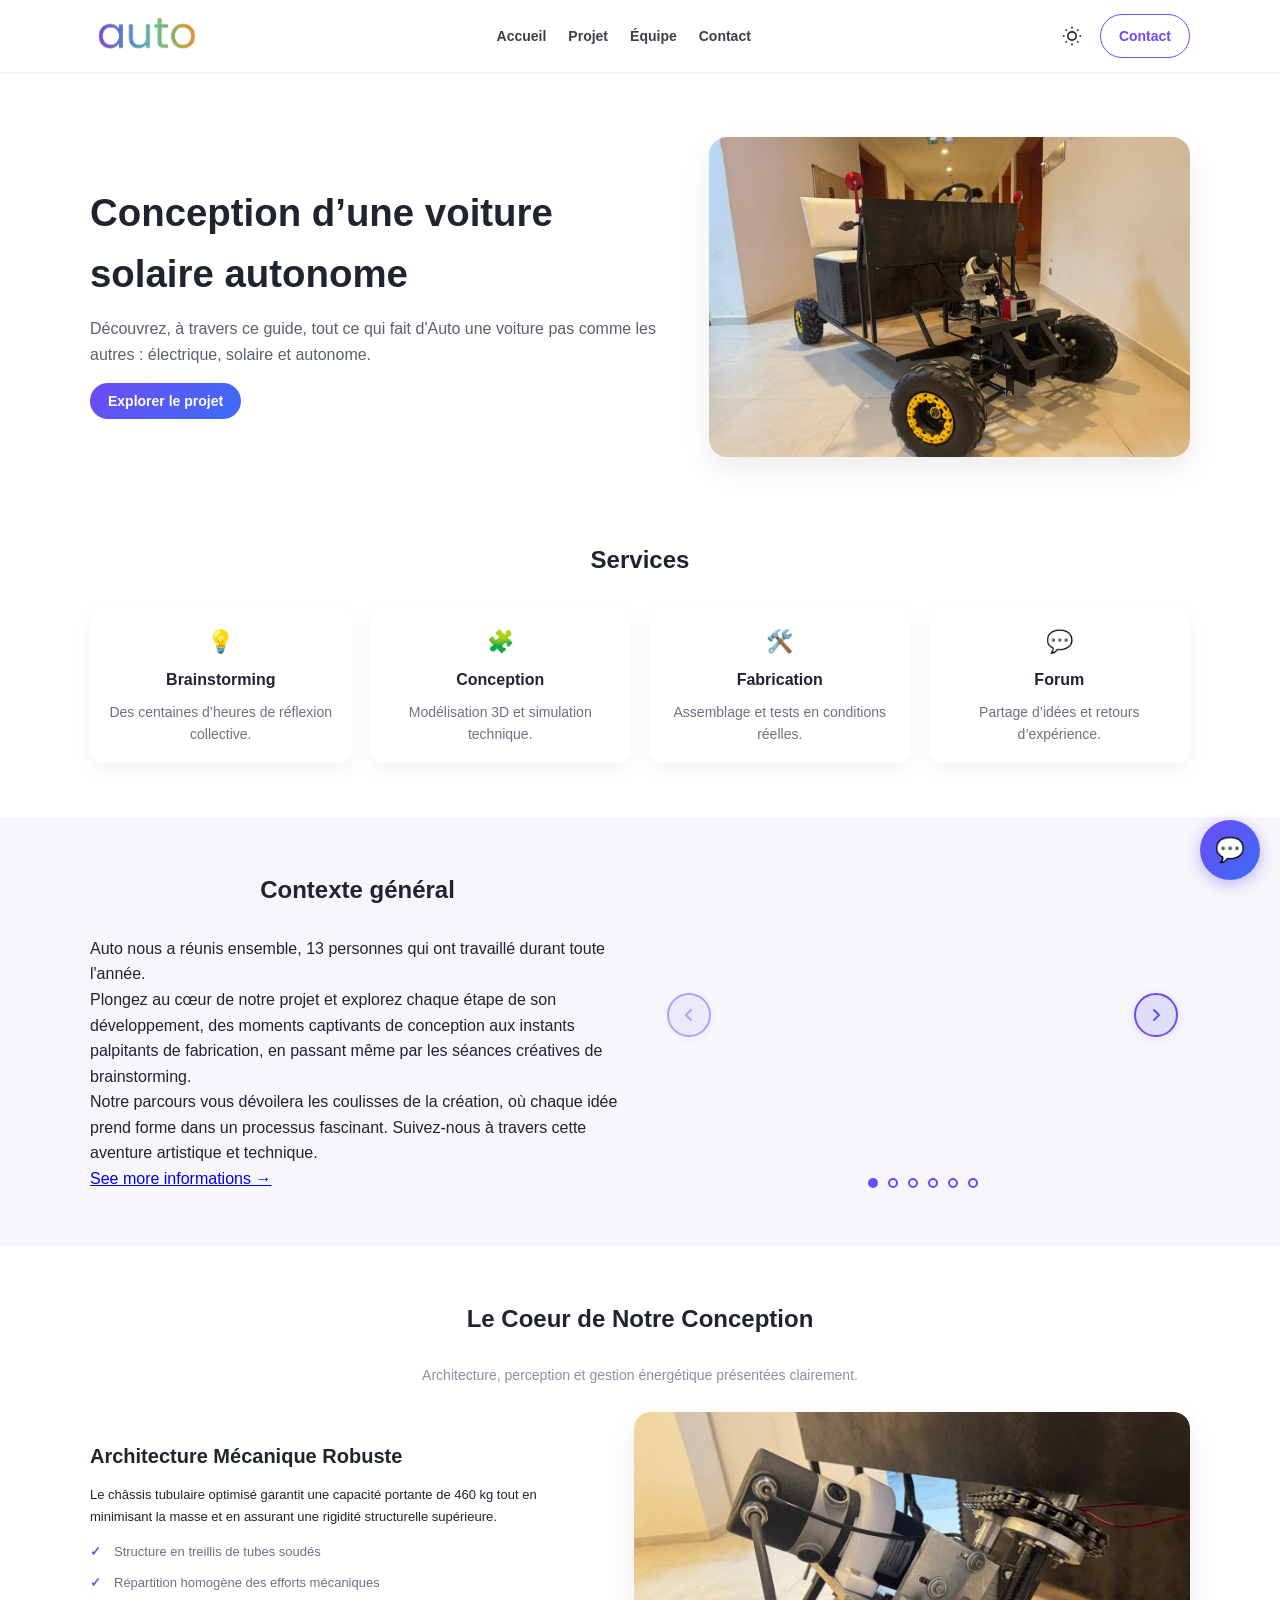
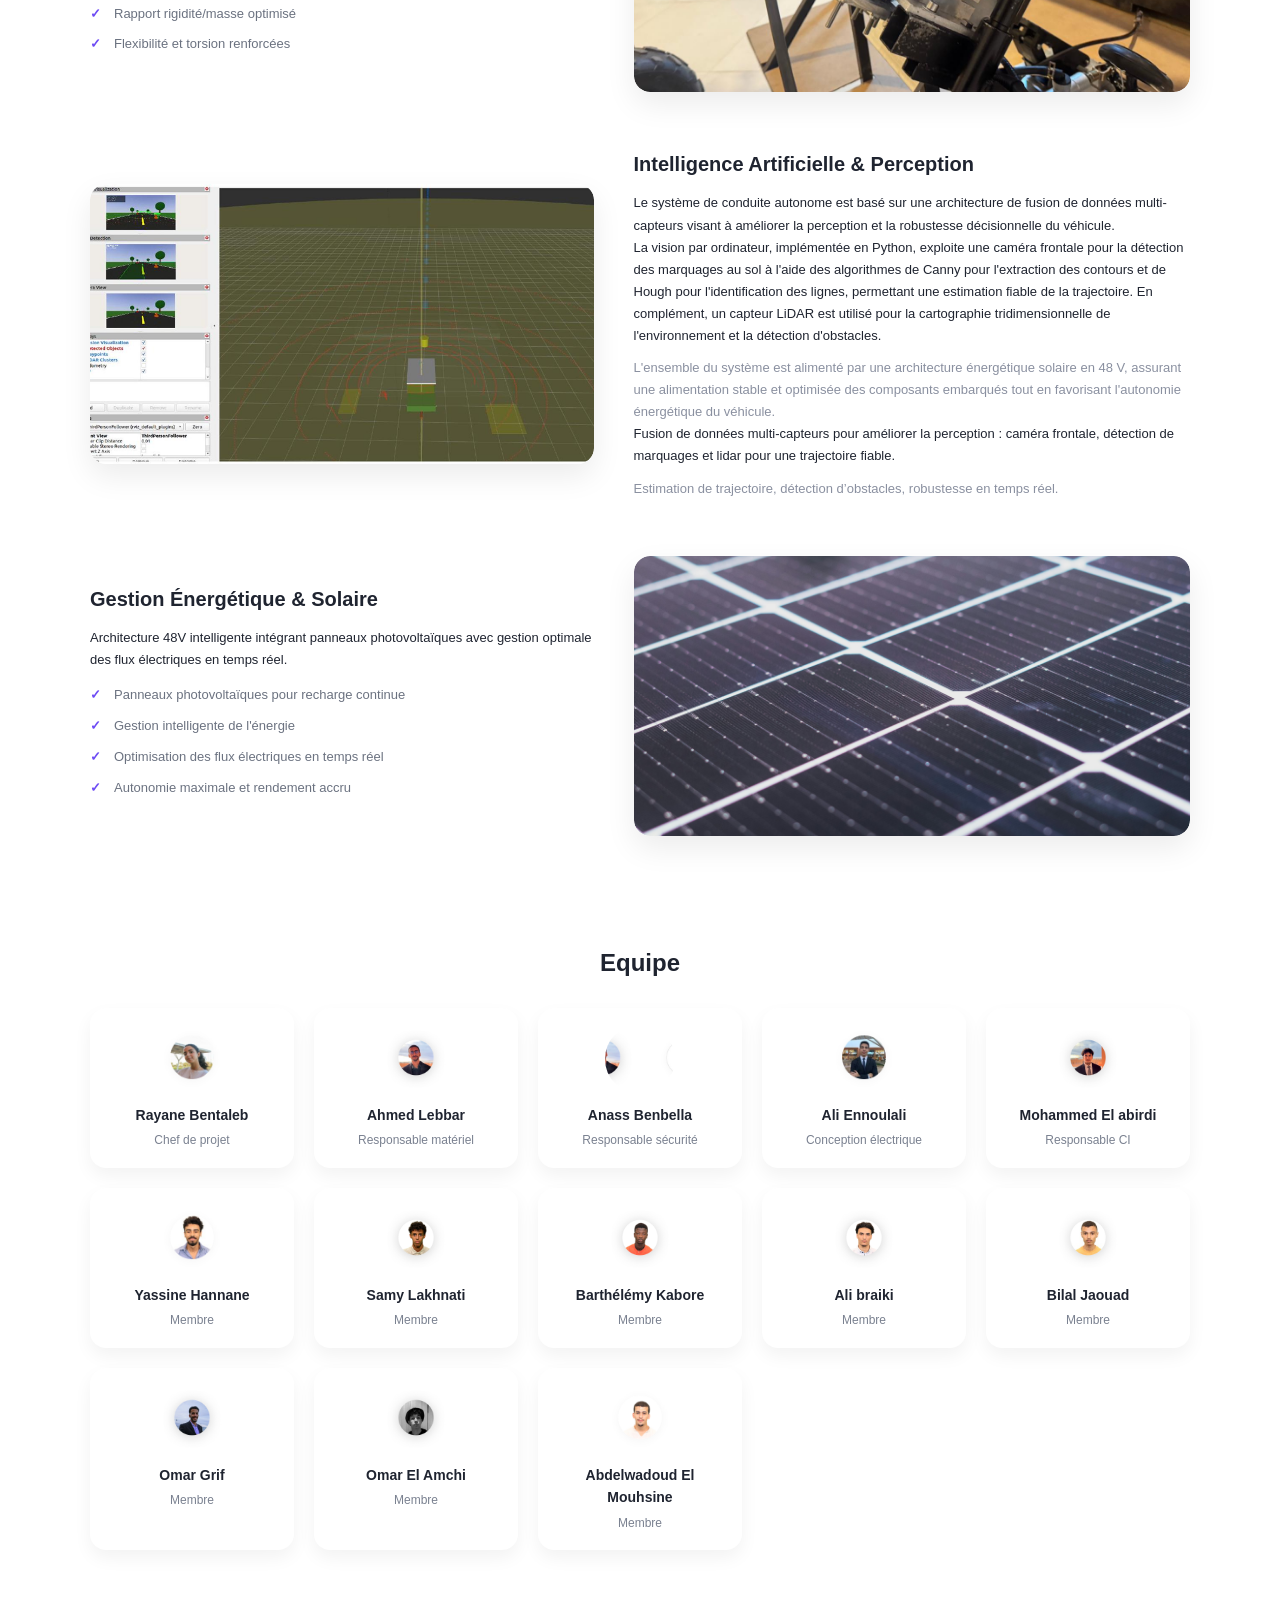
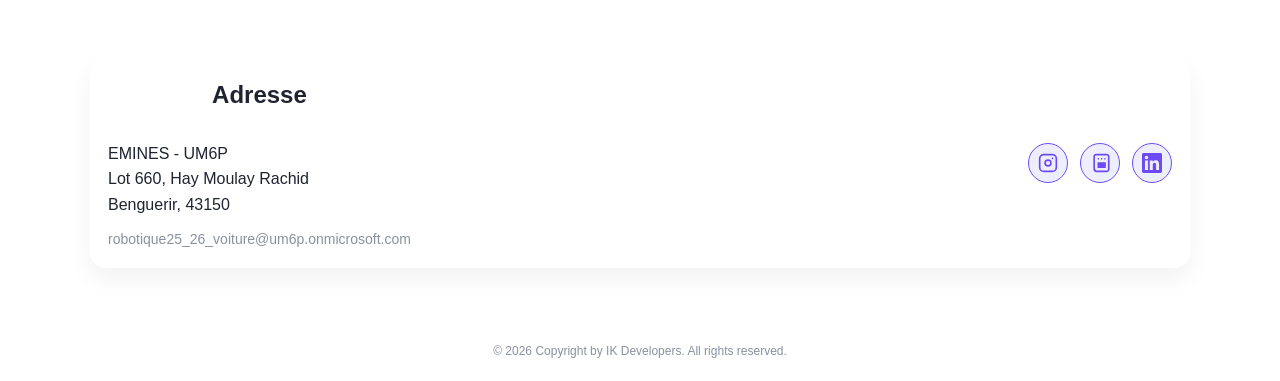
==== accueil.html @ 7dcca0e5 "Initial commit" ====
<!DOCTYPE html>
<html lang="fr">
<head>
  <meta charset="UTF-8" />
  <meta name="viewport" content="width=device-width, initial-scale=1.0" />
  <title>Accueil - Voiture Solaire Autonome</title>
  <meta http-equiv="refresh" content="0; url=index.html#accueil" />
  <link rel="stylesheet" href="styles.css" />
</head>
<body>
  <header class="topbar">
    <div class="container nav">
      <a href="index.html#accueil" class="logo-link">
        <img src="WhatsApp_Image_2025-12-16_at_19.40.06-removebg-preview.png" alt="Auto" class="logo-img" />
      </a>
      <nav class="menu">
        <a href="index.html#accueil">Accueil</a>
        <a href="index.html#projet">Projet</a>
        <a href="index.html#equipe">Équipe</a>
        <a href="index.html#contact">Contact</a>
      </nav>
      <div class="nav-actions">
        <button class="theme-toggle" id="themeToggle" aria-label="Toggle dark mode" title="Dark Mode">🌙</button>
        <a class="btn" href="index.html#contact">Contact</a>
      </div>
    </div>
  </header>

  <main>
    <section class="hero">
      <div class="container hero-grid">
        <div class="hero-text">
          <h1>Conception d’une voiture<br />solaire autonome</h1>
          <p>
            Auto est un projet étudiant qui combine énergie solaire, propulsion
            électrique et intelligence embarquée pour une mobilité durable.
          </p>
          <a class="btn primary" href="index.html#projet">Explorer le projet</a>
        </div>
        <div class="hero-media">
          <div class="image-card">
            <img src="image%20copy%202.png" alt="Voiture" />
          </div>
        </div>
      </div>
    </section>

    <section class="section">
      <div class="container">
        <h2>Services</h2>
        <div class="cards">
          <a class="card" href="brainstorming.html">
            <div class="icon">💡</div>
            <h3>Brainstorming</h3>
            <p>Des centaines d’heures de réflexion collective.</p>
          </a>
          <a class="card" href="conception.html">
            <div class="icon">🧩</div>
            <h3>Conception</h3>
            <p>Modélisation 3D et simulation technique.</p>
          </a>
          <a class="card" href="fabrication.html">
            <div class="icon">🛠️</div>
            <h3>Fabrication</h3>
            <p>Assemblage et tests en conditions réelles.</p>
          </a>
          <a class="card" href="forum.html">
            <div class="icon">💬</div>
            <h3>Forum</h3>
            <p>Partage d’idées et retours d’expérience.</p>
          </a>
        </div>
      </div>
    </section>
  </main>

  <footer class="footer">
    <div class="container">© 2026 Copyright by IK Developers. All rights reserved.</div>
  </footer>
</body>
</html>
---- styles.css ----
/* Using system fonts instead of external CDN for better accessibility */
:root {
  --font-stack: -apple-system, BlinkMacSystemFont, "Segoe UI", "Roboto", "Helvetica Neue", sans-serif;
  --bg: #ffffff;
  --text: #1f2430;
  --muted: #6b7280;
  --primary: #6d4bf4;
  --primary-2: #3b6df5;
  --card: #ffffff;
  --soft: #f7f6fb;
  --border: #eef0f4;
  --shadow: 0 12px 30px rgba(0,0,0,0.08);
}

body.dark-mode {
  --bg: #0f1419;
  --text: #e4e6eb;
  --muted: #8a92a4;
  --card: #1a1f2e;
  --soft: #16191f;
  --border: #2a2f3a;
  --shadow: 0 12px 30px rgba(0,0,0,0.4);
}

* { box-sizing: border-box; margin: 0; padding: 0; }
html { scroll-behavior: smooth; }
body { font-family: var(--font-stack); color: var(--text); background: var(--bg); line-height: 1.6; }
img { width: 100%; display: block; border-radius: 16px; }
.container { width: min(1100px, 92%); margin: 0 auto; }

.topbar { position: sticky; top: 0; background: rgba(255,255,255,0.92); backdrop-filter: blur(12px); border-bottom: 1px solid var(--border); z-index: 10; box-shadow: 0 2px 8px rgba(0,0,0,0.04); transition: background 0.3s ease, border-color 0.3s ease; }
body.dark-mode .topbar { background: rgba(15,20,25,0.92); box-shadow: 0 2px 8px rgba(0,0,0,0.3); }
.nav { display: flex; align-items: center; justify-content: space-between; padding: 14px 0; gap: 18px; }

.theme-toggle, .chatbot-toggle { background: none; border: none; cursor: pointer; font-size: 20px; transition: transform 0.3s ease, filter 0.3s ease; padding: 6px; margin-left: 12px; display: flex; align-items: center; justify-content: center; color: var(--text); }
.theme-toggle svg, .chatbot-toggle svg { width: 20px; height: 20px; stroke: currentColor; }
.sun-icon { display: block; }
.moon-icon { display: none; }
body.dark-mode .sun-icon { display: none; }
body.dark-mode .moon-icon { display: block; }
.theme-toggle:hover, .chatbot-toggle:hover { transform: scale(1.15); filter: brightness(0.8); }
body.dark-mode .theme-toggle:hover, body.dark-mode .chatbot-toggle:hover { filter: brightness(1.3); }

.chatbot-widget { position: fixed; bottom: 20px; right: 20px; z-index: 999; }
.chatbot-btn { width: 60px; height: 60px; border-radius: 50%; background: linear-gradient(135deg, var(--primary), var(--primary-2)); color: #fff; border: none; cursor: pointer; box-shadow: 0 4px 16px rgba(109,75,244,0.4); display: flex; align-items: center; justify-content: center; font-size: 24px; transition: transform 0.3s ease, box-shadow 0.3s ease; }
.chatbot-btn:hover { transform: scale(1.1); box-shadow: 0 6px 24px rgba(109,75,244,0.6); }
.chatbot-window { position: absolute; bottom: 80px; right: 0; width: 380px; height: 500px; background: var(--card); border-radius: 12px; box-shadow: 0 8px 32px rgba(0,0,0,0.15); display: none; flex-direction: column; overflow: hidden; }
body.dark-mode .chatbot-window { box-shadow: 0 8px 32px rgba(0,0,0,0.5); }
.chatbot-window.active { display: flex; animation: slideUp 0.3s ease; }
@keyframes slideUp { from { opacity: 0; transform: translateY(20px); } to { opacity: 1; transform: translateY(0); } }
.logo-link { display: flex; align-items: center; text-decoration: none; transition: opacity 0.3s ease; }
.logo-link:hover { opacity: 0.8; }
.logo-img { height: 44px; width: auto; }
.logo { font-weight: 700; letter-spacing: 1px; }
.menu { display: flex; gap: 22px; }
.menu a { text-decoration: none; color: #3b3f4a; font-size: 14px; font-weight: 600; position: relative; }
.menu a::after { content: ""; position: absolute; left: 0; bottom: -6px; width: 0; height: 2px; background: linear-gradient(135deg, var(--primary), var(--primary-2)); transition: width 0.2s ease; }
.menu a:hover::after { width: 100%; }
.nav-actions { display: flex; gap: 12px; align-items: center; }

.btn { padding: 10px 18px; border-radius: 999px; border: 1px solid var(--primary); color: var(--primary); text-decoration: none; font-weight: 600; font-size: 14px; transition: transform 0.2s ease, box-shadow 0.2s ease; }
.btn:hover { transform: translateY(-2px); box-shadow: 0 12px 24px rgba(109,75,244,0.3); }
.btn.primary:hover { box-shadow: 0 12px 28px rgba(109,75,244,0.35); }
.btn.primary { background: linear-gradient(135deg, var(--primary), var(--primary-2)); color: #fff; border: none; }
.carousel-wrapper { position: relative; display: inline-block; width: 100%; }
.carousel-arrow { position: absolute; top: 50%; transform: translateY(-50%); background: linear-gradient(135deg, rgba(109, 75, 244, 0.15), rgba(59, 109, 245, 0.15)); border: 2.5px solid var(--primary); color: var(--primary); width: 44px; height: 44px; border-radius: 50%; cursor: pointer; transition: all 0.3s ease; display: flex; align-items: center; justify-content: center; padding: 0; z-index: 10; box-shadow: 0 2px 8px rgba(109,75,244,0.15); }
.carousel-arrow:hover:not(:disabled) { background: linear-gradient(135deg, var(--primary), var(--primary-2)); color: #fff; transform: translateY(-50%) scale(1.12); box-shadow: 0 6px 16px rgba(109,75,244,0.4); }
.carousel-arrow:disabled { opacity: 0.5; cursor: not-allowed; border-color: #c0c0c0; color: #c0c0c0; }
.carousel-arrow.prev { left: 12px; }
.carousel-arrow.next { right: 12px; }
.carousel-dots { display: flex; justify-content: center; align-items: center; gap: 10px; margin-top: 16px; }
.carousel-dot { width: 10px; height: 10px; border-radius: 50%; border: 2px solid var(--primary); background: transparent; cursor: pointer; transition: all 0.3s ease; }
.carousel-dot.active { background: var(--primary); }
.carousel-dot:hover { transform: scale(1.15); }
.carousel-image { transition: opacity 0.5s ease; }
.carousel-image { transition: opacity 0.4s ease; }


.hero { padding: 64px 0 30px; }
.hero-grid { display: grid; grid-template-columns: 1.1fr 0.9fr; gap: 30px; align-items: center; }
.hero-text h1 { font-size: clamp(28px, 3vw, 40px); margin-bottom: 12px; }
.hero-text p { color: #5a6070; margin-bottom: 20px; }
.hero-media .image-card { border-radius: 18px; overflow: hidden; box-shadow: var(--shadow); position: relative; }
.hero-media .image-card img { height: 320px; object-fit: cover; transition: transform 0.5s cubic-bezier(0.34, 1.56, 0.64, 1), filter 0.5s ease; }
.hero-media .image-card:hover img { transform: scale(1.12) rotate(-1deg); filter: brightness(1.15) saturate(1.2); }

.section { padding: 54px 0; }
.section h2 { text-align: center; margin-bottom: 26px; font-size: 24px; }
.section.soft { background: var(--soft); }
.section-head { text-align: center; margin-bottom: 26px; }
.section-head .muted { margin-top: 6px; }

.cards { display: grid; grid-template-columns: repeat(auto-fit, minmax(220px, 1fr)); gap: 18px; }
.card { background: var(--card); padding: 18px; border-radius: 14px; box-shadow: 0 8px 20px rgba(0,0,0,0.05); text-align: center; display: block; text-decoration: none; color: inherit; transition: transform 0.3s cubic-bezier(0.34, 1.56, 0.64, 1), box-shadow 0.3s ease, border 0.3s ease; cursor: pointer; }
.card:hover { transform: translateY(-8px); box-shadow: 0 18px 36px rgba(0,0,0,0.12); border: 1px solid #f2a4c6; }
.card:focus { outline: 2px solid #6d4bf4; outline-offset: 2px; }
.card .icon { font-size: 22px; margin-bottom: 8px; }
.card h3 { margin-bottom: 8px; font-size: 16px; }
.card p { color: #6b7280; font-size: 14px; }
.card:hover .icon { filter: saturate(1.2); }

.split { display: grid; grid-template-columns: 1fr 1fr; gap: 30px; align-items: center; }
.muted { color: #8a90a0; margin-top: 10px; font-size: 14px; }

.grid-2 { display: grid; grid-template-columns: 1fr 1fr; gap: 24px; align-items: start; }
.grid-2 .image-card { align-self: start; }

.feature-grid { display: grid; grid-template-columns: repeat(auto-fit, minmax(280px, 1fr)); gap: 22px; }
.feature-card { background: #fff; border-radius: 16px; box-shadow: 0 12px 26px rgba(0,0,0,0.06); overflow: hidden; }
.feature-media img { width: 100%; height: 220px; object-fit: cover; }
.feature-body { padding: 18px; }
.feature-body h3 { margin-bottom: 8px; }
.feature-list { margin-top: 14px; padding-left: 0; color: var(--muted); font-size: 13px; list-style: none; }
.feature-list li { margin-bottom: 10px; padding-left: 24px; position: relative; }
.feature-list li::before { content: "✓"; position: absolute; left: 0; color: var(--primary); font-weight: 700; }

.feature-rows { display: flex; flex-direction: column; gap: 48px; }
.feature-row .image-card:hover { transform: perspective(800px) rotateY(-3deg); }
.feature-row.reverse .image-card:hover { transform: perspective(800px) rotateY(3deg); }
.feature-row { display: grid; grid-template-columns: 0.95fr 1.05fr; gap: 40px; align-items: center; }
.feature-row.reverse .feature-text { order: 2; }
.feature-row.reverse .image-card { order: 1; }
.feature-text { padding: 8px 0; }
.feature-text h3 { margin-bottom: 12px; font-size: 20px; }
.feature-text p { font-size: 13px; line-height: 1.7; margin-bottom: 0; }

@media (max-width: 900px) {
  .feature-row, .feature-row.reverse { grid-template-columns: 1fr; }
  .feature-row.reverse .feature-text { order: 1; }
}

.image-card { border-radius: 16px; overflow: hidden; box-shadow: var(--shadow); position: relative; transition: box-shadow 0.3s ease; }
.image-card img { height: 280px; object-fit: cover; transition: transform 0.4s cubic-bezier(0.34, 1.56, 0.64, 1), filter 0.4s ease; display: block; }
.image-card:hover img { transform: scale(1.08) rotate(1deg); filter: brightness(1.1) saturate(1.15); }
.carousel-image:hover img { transform: none; filter: none; }
.image-card:hover { box-shadow: 0 20px 40px rgba(0,0,0,0.15); }
.carousel-image:hover { box-shadow: var(--shadow); }
.image-card::before { content: ""; position: absolute; inset: 0; background: rgba(109, 75, 244, 0.1); opacity: 0; transition: opacity 0.3s ease; border-radius: 16px; pointer-events: none; }
.image-card:hover::before { opacity: 1; }
.image-card.video { position: relative; }
.image-card.video .play { position: absolute; right: 18px; bottom: 18px; width: 42px; height: 42px; border-radius: 50%; border: none; background: #6d4bf4; color: #fff; font-size: 16px; cursor: pointer; }

.team { display: grid; grid-template-columns: repeat(auto-fit, minmax(170px, 1fr)); gap: 20px; }
.member { background: #fff; border-radius: 16px; padding: 16px; text-align: center; box-shadow: 0 8px 18px rgba(0,0,0,0.05); transition: transform 0.3s ease, box-shadow 0.3s ease; position: relative; }
.member:hover { transform: translateY(-6px) rotateZ(1deg); box-shadow: 0 16px 32px rgba(0,0,0,0.12); }
.member img { transition: transform 0.4s cubic-bezier(0.34, 1.56, 0.64, 1), filter 0.4s ease; }
.member:hover img { transform: scale(1.15); filter: brightness(1.1) saturate(1.1); }
.member img { width: 70px; height: 70px; object-fit: cover; margin: 0 auto 10px; border-radius: 50%; }
.member strong { display: block; font-size: 14px; }
.member span { font-size: 12px; color: #7a8190; }

.contact { display: flex; align-items: center; justify-content: space-between; gap: 20px; background: #fff; padding: 18px; border-radius: 16px; box-shadow: 0 12px 24px rgba(0,0,0,0.05); }
.socials { display: flex; gap: 12px; }
.socials a { display: inline-flex; align-items: center; justify-content: center; width: 40px; height: 40px; border-radius: 50%; background: linear-gradient(135deg, rgba(109,75,244,0.1), rgba(59,109,245,0.1)); color: var(--primary); text-decoration: none; transition: all 0.3s ease; border: 1.5px solid var(--primary); }
.socials a:hover { background: linear-gradient(135deg, var(--primary), var(--primary-2)); color: #fff; transform: translateY(-4px); box-shadow: 0 8px 20px rgba(109,75,244,0.3); }

.footer { padding: 20px 0; text-align: center; color: #8a90a0; font-size: 12px; }

@media (max-width: 900px) {
  .hero-grid, .split, .grid-2 { grid-template-columns: 1fr; }
  .menu { display: none; }
  .contact { flex-direction: column; align-items: flex-start; }
}
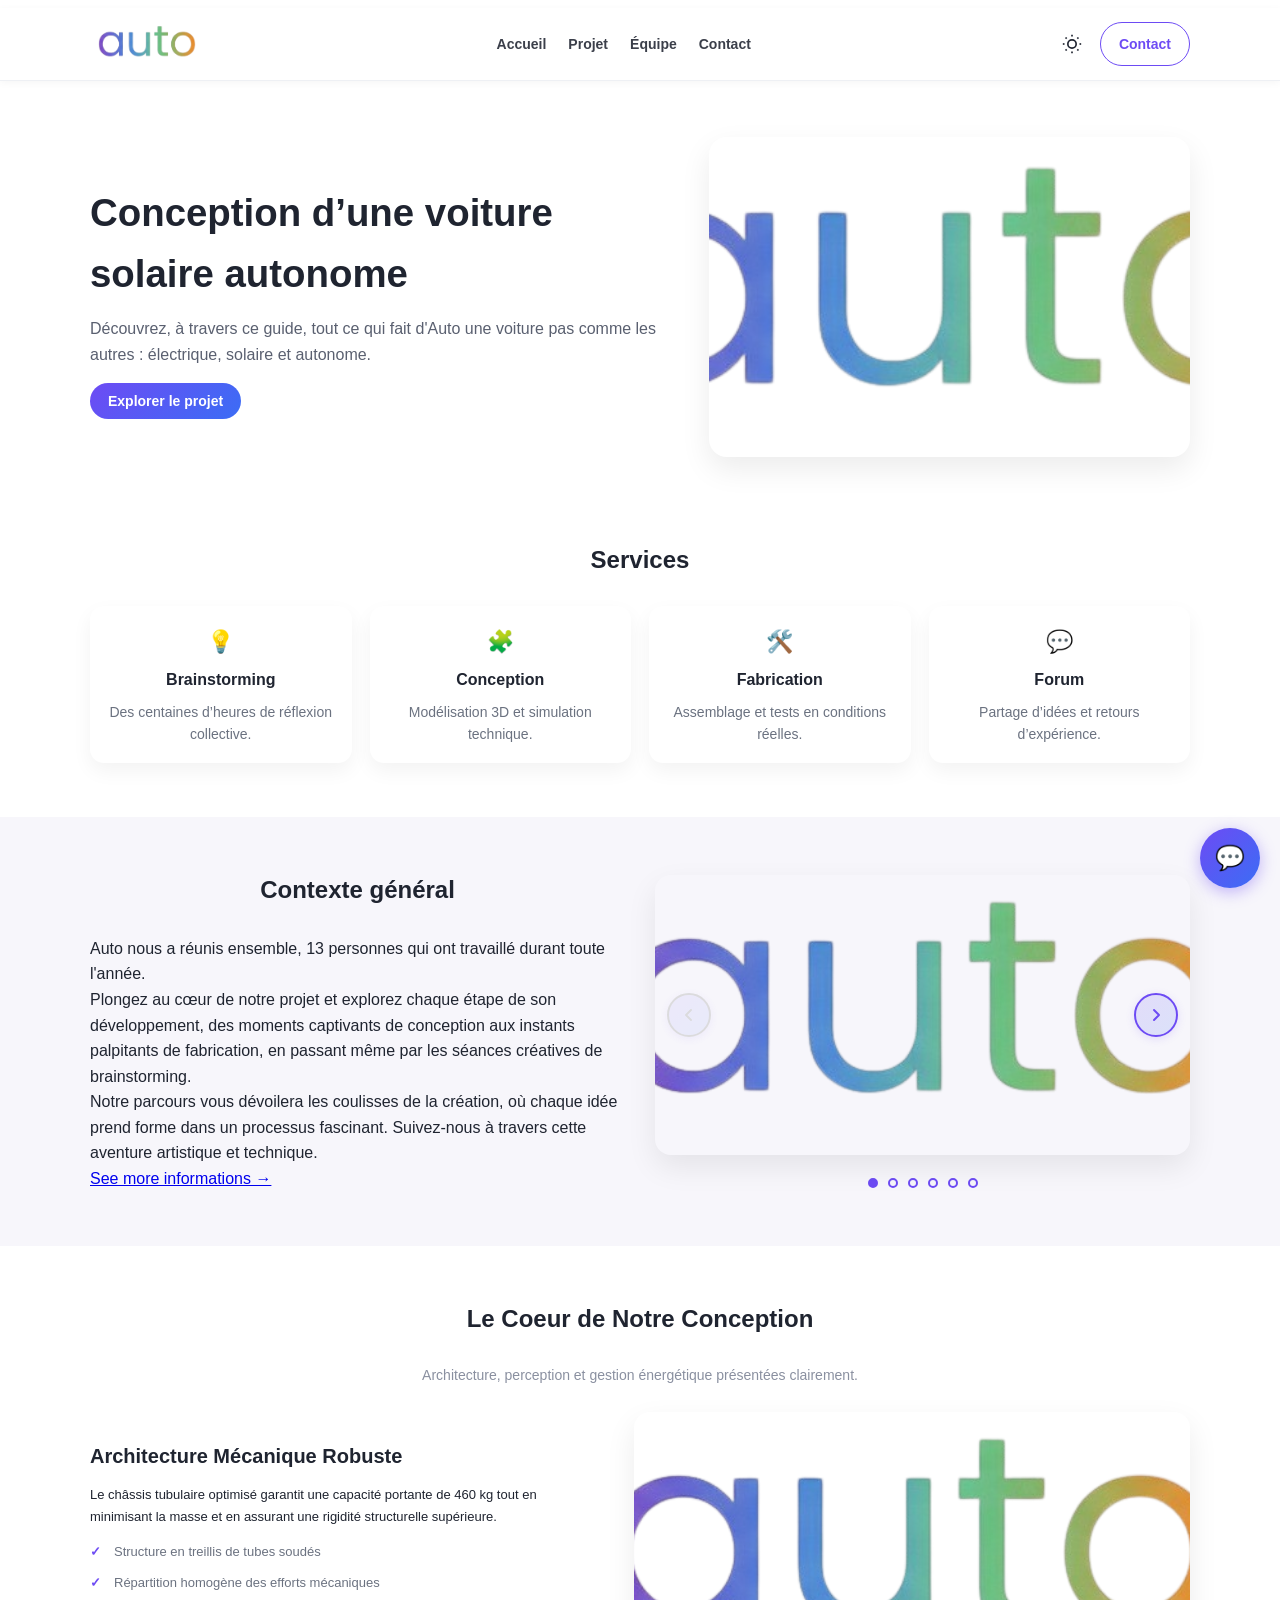
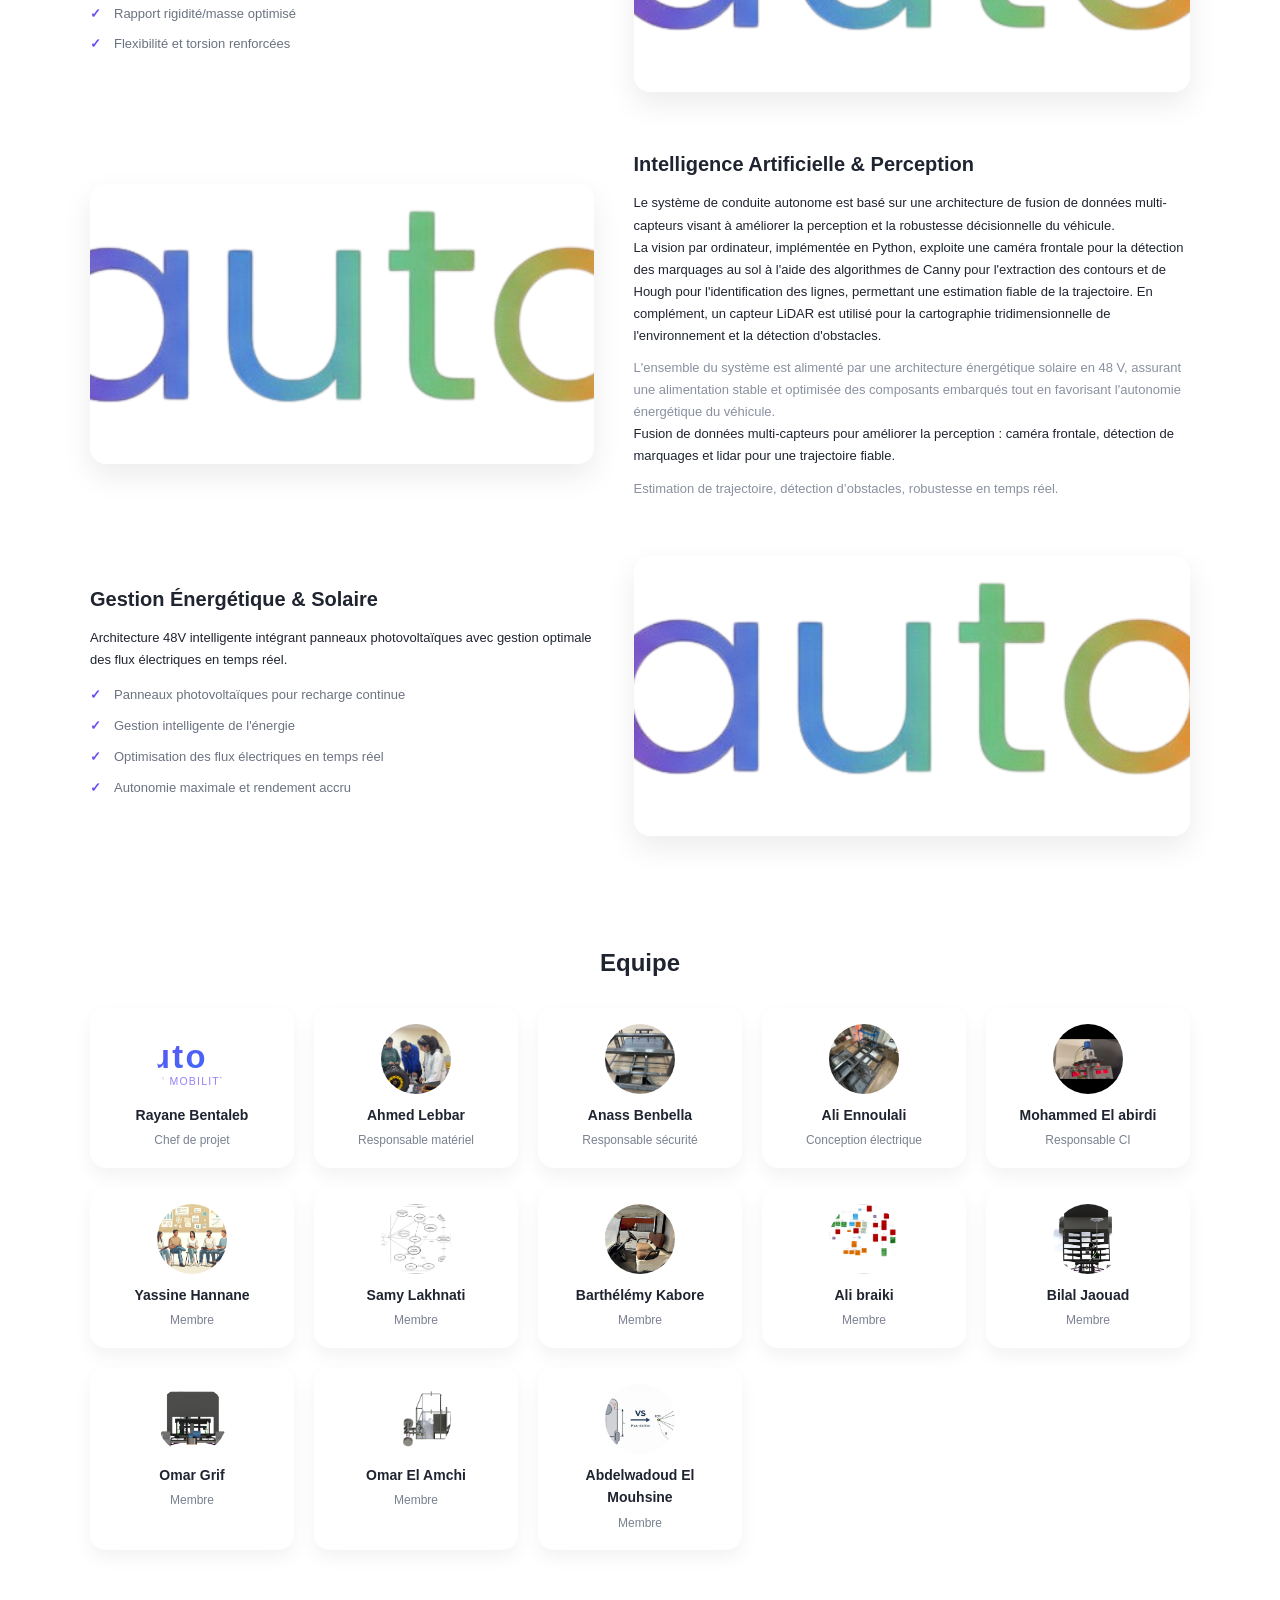
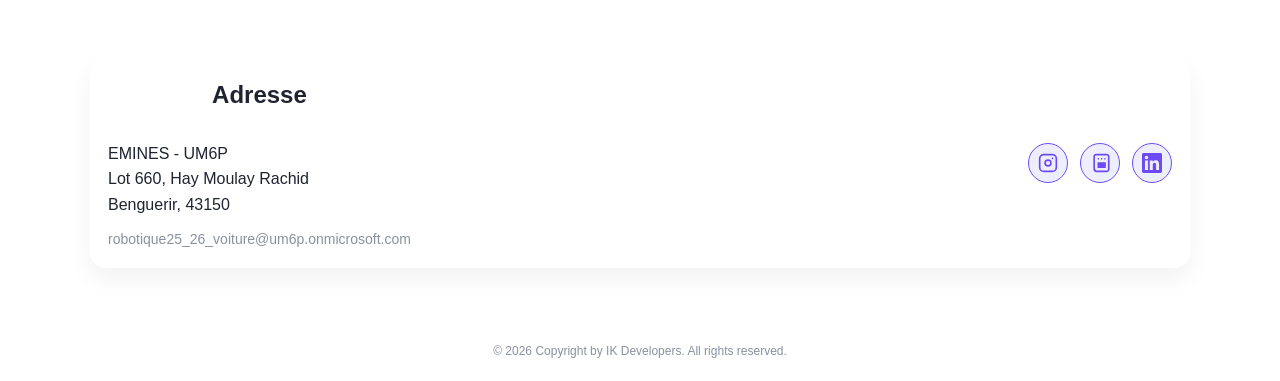
==== commit 2f113283: "Organize project images into photos folder" ====
--- a/accueil.html
+++ b/accueil.html
@@ -11,7 +11,7 @@
   <header class="topbar">
     <div class="container nav">
       <a href="index.html#accueil" class="logo-link">
-        <img src="WhatsApp_Image_2025-12-16_at_19.40.06-removebg-preview.png" alt="Auto" class="logo-img" />
+        <img src="photos/photo-047.png" alt="Auto" class="logo-img" />
       </a>
       <nav class="menu">
         <a href="index.html#accueil">Accueil</a>
@@ -39,7 +39,7 @@
         </div>
         <div class="hero-media">
           <div class="image-card">
-            <img src="image%20copy%202.png" alt="Voiture" />
+            <img src="photos/photo-021.png" alt="Voiture" />
           </div>
         </div>
       </div>
